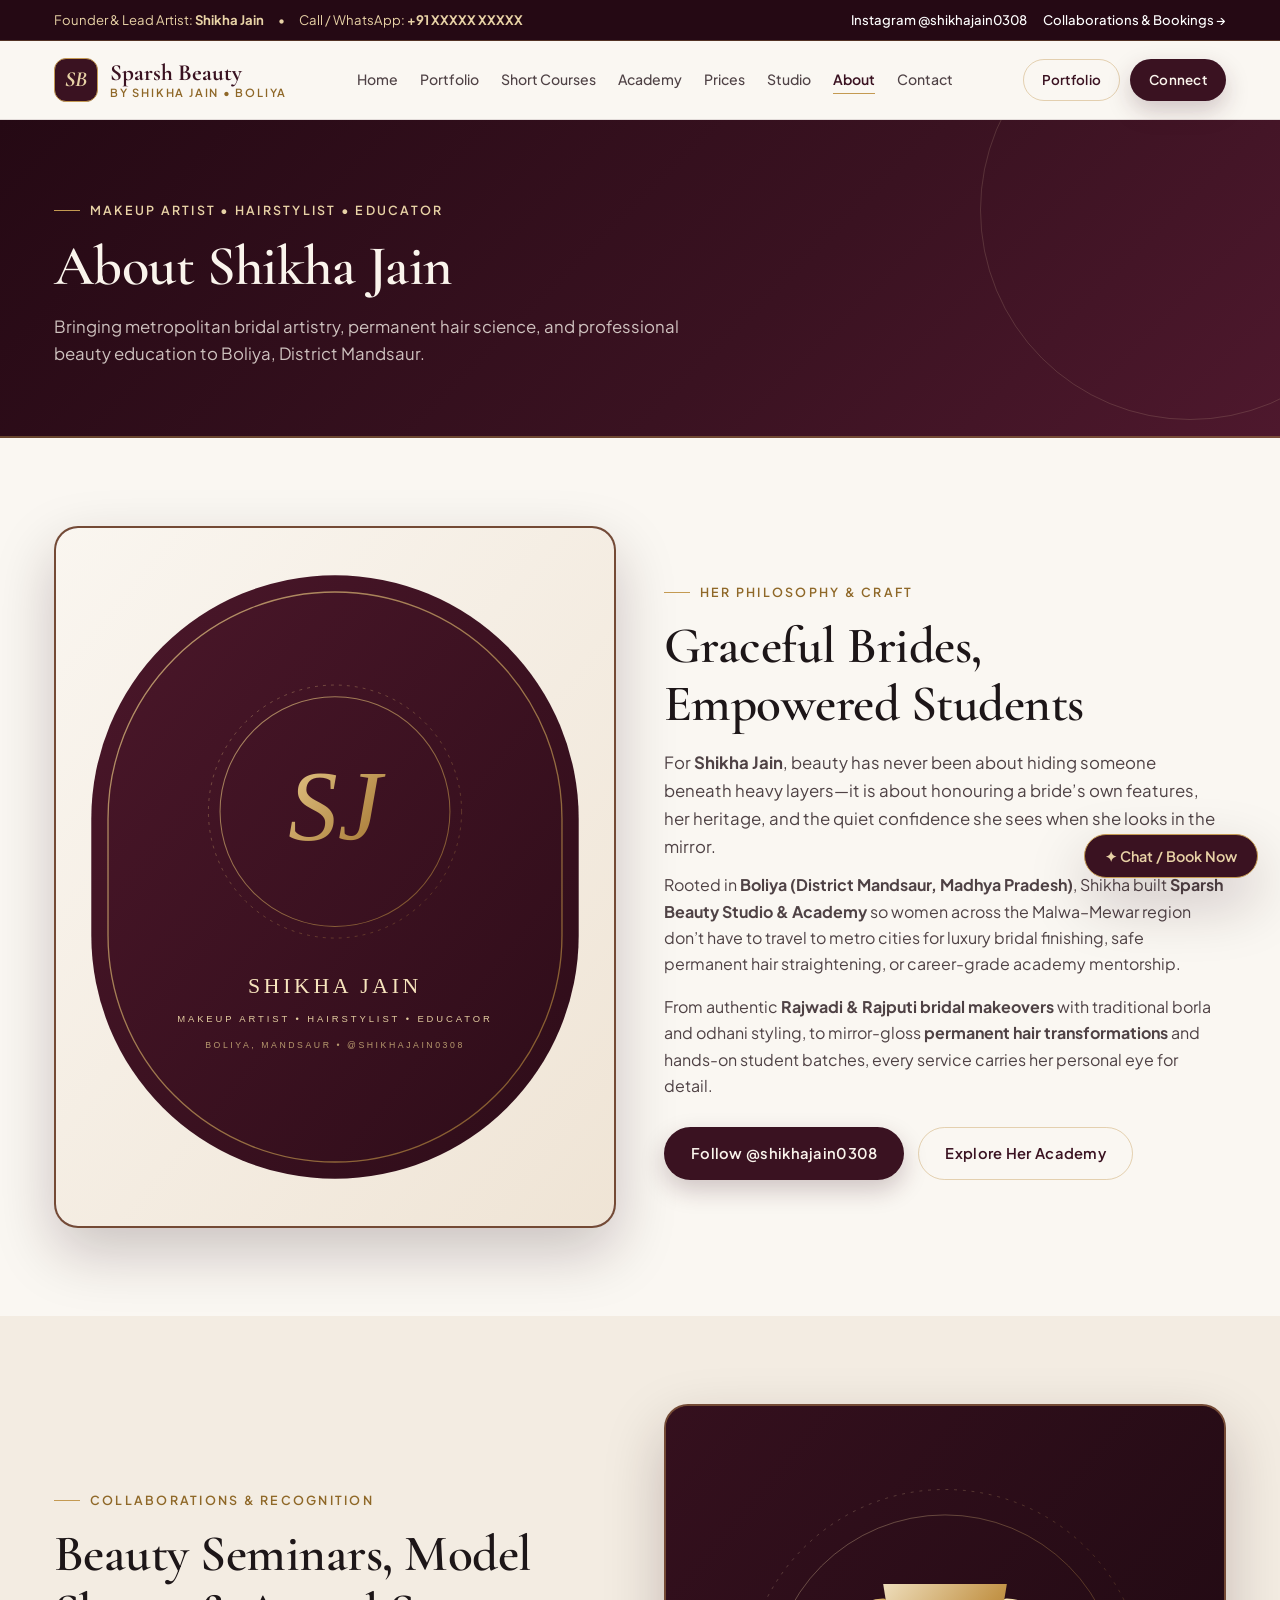
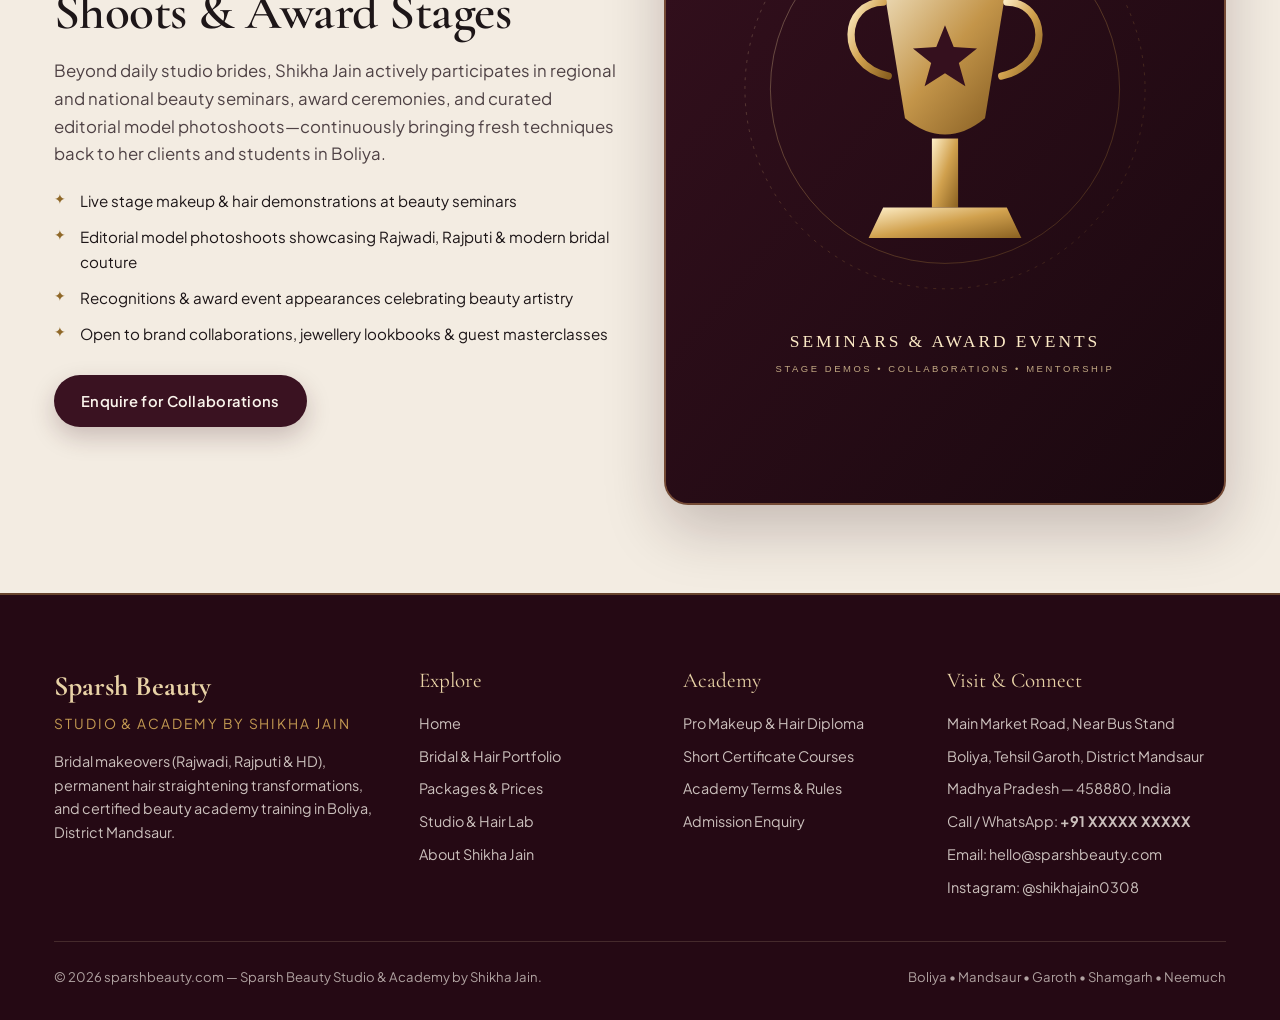
==== about.html @ c9ce283d "sparsh beauty" ====
<!DOCTYPE html>
<html lang="en">
<head>
  <meta charset="UTF-8" />
  <meta name="viewport" content="width=device-width, initial-scale=1.0" />
  <title>About Shikha Jain | Makeup Artist, Hairstylist &amp; Educator — Boliya, Mandsaur</title>
  <meta name="description" content="Meet Shikha Jain, founder of Sparsh Beauty Studio &amp; Academy in Boliya, District Mandsaur. Specialising in Rajwadi &amp; Rajputi bridal makeovers, permanent hair straightening, beauty seminars, and artist education." />
  <link rel="icon" type="image/svg+xml" href="assets/images/favicon.svg" />
  <link rel="preconnect" href="https://fonts.googleapis.com" />
  <link rel="preconnect" href="https://fonts.gstatic.com" crossorigin />
  <link href="https://fonts.googleapis.com/css2?family=Cormorant+Garamond:ital,wght@0,500;0,600;0,700;1,500;1,600&family=Plus+Jakarta+Sans:wght@400;500;600;700&display=swap" rel="stylesheet" />
  <link rel="stylesheet" href="assets/css/styles.css" />
</head>
<body>
  <a class="skip-link" href="#main-content">Skip to Content</a>

  <div class="announcement-bar">
    <div class="container announcement-inner">
      <div class="announcement-meta">
        <span>Founder &amp; Lead Artist: <strong>Shikha Jain</strong></span>
        <span>•</span>
        <span>Call / WhatsApp: <strong data-bind="phone">+91 XXXXX XXXXX</strong></span>
      </div>
      <div class="announcement-actions">
        <a href="https://www.instagram.com/shikhajain0308/" data-ig-link target="_blank" rel="noopener">Instagram <span data-bind="instagramHandle">@shikhajain0308</span></a>
        <a href="contact.html">Collaborations &amp; Bookings &rarr;</a>
      </div>
    </div>
  </div>

  <header class="site-header">
    <div class="container header-inner">
      <a href="index.html" class="brand-logo" aria-label="Sparsh Beauty Home">
        <span class="brand-mark">SB</span>
        <span class="brand-text">
          <span class="brand-title">Sparsh Beauty</span>
          <span class="brand-subtitle">By Shikha Jain • Boliya</span>
        </span>
      </a>
      <nav aria-label="Main navigation">
        <ul class="nav-links">
          <li><a href="index.html">Home</a></li>
          <li><a href="portfolio.html">Portfolio</a></li>
          <li><a href="academy-short-courses.html">Short Courses</a></li>
          <li><a href="academy.html">Academy</a></li>
          <li><a href="prices.html">Prices</a></li>
          <li><a href="studio.html">Studio</a></li>
          <li><a href="about.html">About</a></li>
          <li><a href="contact.html">Contact</a></li>
        </ul>
      </nav>
      <div class="header-cta">
        <a href="portfolio.html" class="btn btn-outline btn-sm">Portfolio</a>
        <a href="#" class="btn btn-primary btn-sm" data-wa-message="Hello Shikha Ma'am! I read your story on sparshbeauty.com and would love to connect.">Connect</a>
        <button class="mobile-menu-btn" type="button" aria-label="Open navigation menu" data-mobile-open>&#9776;</button>
      </div>
    </div>
  </header>

  <div class="mobile-drawer" id="mobileDrawer" aria-hidden="true">
    <div class="mobile-drawer-panel">
      <div>
        <div style="display:flex;align-items:center;justify-content:space-between;">
          <span class="brand-title">Sparsh Beauty</span>
          <button type="button" class="modal-close" style="position:static;" aria-label="Close menu" data-mobile-close>&times;</button>
        </div>
        <ul class="mobile-nav-list">
          <li><a href="index.html">Home</a></li>
          <li><a href="portfolio.html">Portfolio</a></li>
          <li><a href="academy-short-courses.html">Academy Short Courses</a></li>
          <li><a href="academy.html">Pro Academy</a></li>
          <li><a href="prices.html">Services &amp; Prices</a></li>
          <li><a href="studio.html">Studio &amp; Hair Lab</a></li>
          <li><a href="about.html">About Shikha Jain</a></li>
          <li><a href="contact.html">Contact &amp; Booking</a></li>
        </ul>
      </div>
      <a href="#" class="btn btn-primary" style="width:100%;" data-wa-message="Hello Shikha Ma'am! I want to book a bridal consultation.">WhatsApp Studio</a>
    </div>
  </div>

  <main id="main-content">
    <section class="page-banner">
      <div class="container">
        <span class="eyebrow eyebrow-light">Makeup Artist • Hairstylist • Educator</span>
        <h1>About Shikha Jain</h1>
        <p>Bringing metropolitan bridal artistry, permanent hair science, and professional beauty education to Boliya, District Mandsaur.</p>
      </div>
    </section>

    <section class="section">
      <div class="container split-feature">
        <div class="reveal">
          <div class="hero-frame" style="border-radius:24px;">
            <img src="assets/images/artist-shikha.svg" alt="Shikha Jain Makeup Artist and Educator" />
          </div>
        </div>
        <div class="reveal">
          <span class="eyebrow">Her Philosophy &amp; Craft</span>
          <h2 class="section-title">Graceful Brides, Empowered Students</h2>
          <p class="section-lead">
            For <strong>Shikha Jain</strong>, beauty has never been about hiding someone beneath heavy layers—it is about honouring a bride’s own features, her heritage, and the quiet confidence she sees when she looks in the mirror.
          </p>
          <p class="mt-12" style="color:var(--ink-soft);">
            Rooted in <strong>Boliya (District Mandsaur, Madhya Pradesh)</strong>, Shikha built <strong>Sparsh Beauty Studio &amp; Academy</strong> so women across the Malwa–Mewar region don’t have to travel to metro cities for luxury bridal finishing, safe permanent hair straightening, or career-grade academy mentorship.
          </p>
          <p class="mt-12" style="color:var(--ink-soft);">
            From authentic <strong>Rajwadi &amp; Rajputi bridal makeovers</strong> with traditional borla and odhani styling, to mirror-gloss <strong>permanent hair transformations</strong> and hands-on student batches, every service carries her personal eye for detail.
          </p>
          <div class="hero-actions mt-28 mb-0">
            <a href="https://www.instagram.com/shikhajain0308/" data-ig-link target="_blank" rel="noopener" class="btn btn-primary">Follow @shikhajain0308</a>
            <a href="academy.html" class="btn btn-outline">Explore Her Academy</a>
          </div>
        </div>
      </div>
    </section>

    <!-- Collaborations, Seminars & Events -->
    <section id="events" class="section section-cream">
      <div class="container split-feature">
        <div class="reveal">
          <span class="eyebrow">Collaborations &amp; Recognition</span>
          <h2 class="section-title">Beauty Seminars, Model Shoots &amp; Award Stages</h2>
          <p class="section-lead">
            Beyond daily studio brides, Shikha Jain actively participates in regional and national beauty seminars, award ceremonies, and curated editorial model photoshoots—continuously bringing fresh techniques back to her clients and students in Boliya.
          </p>
          <ul class="check-list mt-20">
            <li>Live stage makeup &amp; hair demonstrations at beauty seminars</li>
            <li>Editorial model photoshoots showcasing Rajwadi, Rajputi &amp; modern bridal couture</li>
            <li>Recognitions &amp; award event appearances celebrating beauty artistry</li>
            <li>Open to brand collaborations, jewellery lookbooks &amp; guest masterclasses</li>
          </ul>
          <div class="hero-actions mt-28 mb-0">
            <a href="#" class="btn btn-primary" data-wa-message="Hello Shikha Ma'am! I would like to discuss a beauty seminar, model shoot, or brand collaboration.">Enquire for Collaborations</a>
          </div>
        </div>
        <div class="reveal">
          <div class="hero-frame" style="border-radius:24px;">
            <img src="assets/images/award-seminar.svg" alt="Shikha Jain Beauty Seminars and Award Events" />
          </div>
        </div>
      </div>
    </section>
  </main>

  <footer class="site-footer">
    <div class="container">
      <div class="footer-grid">
        <div>
          <div class="brand-title" style="color:var(--gold-light);font-size:1.75rem;">Sparsh Beauty</div>
          <p style="font-size:0.86rem;color:var(--gold);letter-spacing:0.14em;text-transform:uppercase;margin:4px 0 14px;">Studio &amp; Academy by Shikha Jain</p>
          <p style="font-size:0.9rem;color:var(--ink-on-dark-muted);margin:0;">Bridal makeovers (Rajwadi, Rajputi &amp; HD), permanent hair straightening transformations, and certified beauty academy training in Boliya, District Mandsaur.</p>
        </div>
        <div>
          <div class="footer-heading">Explore</div>
          <ul class="footer-links">
            <li><a href="index.html">Home</a></li>
            <li><a href="portfolio.html">Bridal &amp; Hair Portfolio</a></li>
            <li><a href="prices.html">Packages &amp; Prices</a></li>
            <li><a href="studio.html">Studio &amp; Hair Lab</a></li>
            <li><a href="about.html">About Shikha Jain</a></li>
          </ul>
        </div>
        <div>
          <div class="footer-heading">Academy</div>
          <ul class="footer-links">
            <li><a href="academy.html">Pro Makeup &amp; Hair Diploma</a></li>
            <li><a href="academy-short-courses.html">Short Certificate Courses</a></li>
            <li><a href="academy.html#terms">Academy Terms &amp; Rules</a></li>
            <li><a href="contact.html">Admission Enquiry</a></li>
          </ul>
        </div>
        <div>
          <div class="footer-heading">Visit &amp; Connect</div>
          <ul class="footer-links">
            <li data-bind="addressLine1">Main Market Road, Near Bus Stand</li>
            <li data-bind="addressLine2">Boliya, Tehsil Garoth, District Mandsaur</li>
            <li data-bind="statePin">Madhya Pradesh — 458880, India</li>
            <li>Call / WhatsApp: <strong data-bind="phone">+91 XXXXX XXXXX</strong></li>
            <li>Email: <a href="mailto:hello@sparshbeauty.com" data-email-link data-bind="email">hello@sparshbeauty.com</a></li>
            <li>Instagram: <a href="https://www.instagram.com/shikhajain0308/" data-ig-link target="_blank" rel="noopener" data-bind="instagramHandle">@shikhajain0308</a></li>
          </ul>
        </div>
      </div>
      <div class="footer-bottom">
        <span>&copy; 2026 <span data-bind="domain">sparshbeauty.com</span> — Sparsh Beauty Studio &amp; Academy by Shikha Jain.</span>
        <span>Boliya • Mandsaur • Garoth • Shamgarh • Neemuch</span>
      </div>
    </div>
  </footer>

  <div class="wa-concierge">
    <div class="wa-popover" role="region" aria-label="Quick Chat Options" data-wa-popover>
      <strong style="font-family:var(--font-display);font-size:1.25rem;color:var(--bg-plum);">Connect with Shikha Jain</strong>
      <div class="wa-quick-links">
        <a href="#" data-wa-message="Hello Shikha Ma'am! I want to enquire about bridal makeup.">Bridal Consultation</a>
        <a href="#" data-wa-message="Hello Shikha Ma'am! I want to invite you for a seminar / model shoot collaboration.">Events &amp; Collaborations</a>
      </div>
    </div>
    <button type="button" class="wa-fab" data-wa-toggle aria-label="Chat with Sparsh Beauty">&#10022; Chat / Book Now</button>
  </div>

  <script src="assets/js/site-config.js"></script>
  <script src="assets/js/main.js"></script>
</body>
</html>
---- assets/css/styles.css ----
/* ==========================================================================
   Sparsh Beauty Studio & Academy (sparshbeauty.com)
   Luxury Bridal Editorial Design System
   ========================================================================== */

:root {
  --bg-ivory: #FAF7F2;
  --bg-cream: #F3ECE2;
  --bg-surface: #FFFFFF;
  --bg-plum: #3A1221;
  --bg-plum-dark: #250914;
  --bg-plum-rich: #561C32;

  --gold: #C49A52;
  --gold-light: #E8D2A6;
  --gold-dark: #8F6828;

  --ink: #1D1618;
  --ink-soft: #4F4245;
  --ink-muted: #746669;
  --ink-on-dark: #FAF4EC;
  --ink-on-dark-muted: rgba(250, 244, 236, 0.78);

  --border: rgba(58, 18, 33, 0.12);
  --border-gold: rgba(196, 154, 82, 0.42);

  --font-display: 'Cormorant Garamond', Georgia, 'Times New Roman', serif;
  --font-sans: 'Plus Jakarta Sans', -apple-system, BlinkMacSystemFont, 'Segoe UI', Roboto, sans-serif;

  --radius-sm: 8px;
  --radius-md: 16px;
  --radius-lg: 24px;
  --radius-pill: 999px;

  --shadow-soft: 0 10px 30px rgba(37, 9, 20, 0.06);
  --shadow-card: 0 18px 44px rgba(37, 9, 20, 0.09);
  --shadow-plum: 0 24px 60px rgba(37, 9, 20, 0.22);

  --transition: 0.28s cubic-bezier(0.22, 1, 0.36, 1);
  --max-width: 1220px;
}

*, *::before, *::after {
  box-sizing: border-box;
}

html {
  scroll-behavior: smooth;
  font-size: 16px;
}

body {
  margin: 0;
  font-family: var(--font-sans);
  color: var(--ink);
  background: var(--bg-ivory);
  line-height: 1.65;
  -webkit-font-smoothing: antialiased;
  overflow-x: hidden;
}

img {
  display: block;
  max-width: 100%;
  height: auto;
}

a {
  color: inherit;
  text-decoration: none;
}

button, input, select, textarea {
  font-family: inherit;
}

.skip-link {
  position: absolute;
  left: -9999px;
  top: 0;
  background: var(--bg-plum);
  color: #fff;
  padding: 10px 18px;
  z-index: 2000;
  font-weight: 600;
}

.skip-link:focus {
  left: 16px;
  top: 16px;
  border-radius: var(--radius-sm);
}

.container {
  width: 100%;
  max-width: var(--max-width);
  margin: 0 auto;
  padding: 0 24px;
}

/* Typography */
h1, h2, h3, h4, .font-display {
  font-family: var(--font-display);
  font-weight: 600;
  line-height: 1.14;
  letter-spacing: -0.01em;
  margin: 0;
}

.eyebrow {
  display: inline-flex;
  align-items: center;
  gap: 10px;
  font-size: 0.78rem;
  font-weight: 600;
  letter-spacing: 0.18em;
  text-transform: uppercase;
  color: var(--gold-dark);
  margin-bottom: 14px;
}

.eyebrow::before {
  content: "";
  width: 26px;
  height: 1px;
  background: var(--gold);
}

.eyebrow-light {
  color: var(--gold-light);
}

.section {
  padding: 88px 0;
}

.section-cream {
  background: var(--bg-cream);
}

.section-plum {
  background: var(--bg-plum);
  color: var(--ink-on-dark);
}

.section-header {
  max-width: 720px;
  margin-bottom: 48px;
}

.section-header.centered {
  margin-left: auto;
  margin-right: auto;
  text-align: center;
}

.section-header.centered .eyebrow {
  justify-content: center;
}

.section-header.centered .eyebrow::before {
  display: none;
}

.section-title {
  font-size: clamp(2.1rem, 4vw, 3.2rem);
  margin-bottom: 16px;
}

.section-lead {
  font-size: 1.05rem;
  color: var(--ink-soft);
  margin: 0;
}

.section-plum .section-lead {
  color: var(--ink-on-dark-muted);
}

/* Buttons */
.btn {
  display: inline-flex;
  align-items: center;
  justify-content: center;
  gap: 10px;
  padding: 13px 26px;
  border-radius: var(--radius-pill);
  font-size: 0.92rem;
  font-weight: 600;
  letter-spacing: 0.02em;
  border: 1.5px solid transparent;
  cursor: pointer;
  transition: transform var(--transition), background var(--transition), border-color var(--transition), box-shadow var(--transition), color var(--transition);
}

.btn:hover {
  transform: translateY(-2px);
}

.btn-primary {
  background: var(--bg-plum);
  color: var(--ink-on-dark);
  box-shadow: 0 10px 24px rgba(58, 18, 33, 0.22);
}

.btn-primary:hover {
  background: var(--bg-plum-rich);
}

.btn-gold {
  background: linear-gradient(135deg, #D5AC62 0%, #B8873B 100%);
  color: #210B13;
  box-shadow: 0 10px 26px rgba(196, 154, 82, 0.3);
}

.btn-gold:hover {
  background: linear-gradient(135deg, #E2BE79 0%, #C69648 100%);
}

.btn-outline {
  background: transparent;
  color: var(--bg-plum);
  border-color: var(--border-gold);
}

.btn-outline:hover {
  background: rgba(196, 154, 82, 0.12);
  border-color: var(--gold);
}

.btn-outline-light {
  background: transparent;
  color: var(--ink-on-dark);
  border-color: rgba(232, 210, 166, 0.55);
}

.btn-outline-light:hover {
  background: rgba(255, 255, 255, 0.09);
  border-color: var(--gold-light);
}

.btn-sm {
  padding: 9px 18px;
  font-size: 0.84rem;
}

/* Announcement Bar */
.announcement-bar {
  background: var(--bg-plum-dark);
  color: var(--ink-on-dark);
  font-size: 0.82rem;
  padding: 9px 0;
  border-bottom: 1px solid rgba(196, 154, 82, 0.28);
}

.announcement-inner {
  display: flex;
  flex-wrap: wrap;
  align-items: center;
  justify-content: space-between;
  gap: 8px 20px;
}

.announcement-meta {
  display: flex;
  flex-wrap: wrap;
  align-items: center;
  gap: 14px;
  color: var(--gold-light);
}

.announcement-actions {
  display: flex;
  align-items: center;
  gap: 16px;
}

.announcement-actions a {
  color: #fff;
  font-weight: 500;
  transition: color var(--transition);
}

.announcement-actions a:hover {
  color: var(--gold-light);
}

/* Header & Navigation */
.site-header {
  position: sticky;
  top: 0;
  z-index: 900;
  background: rgba(250, 247, 242, 0.92);
  backdrop-filter: blur(14px);
  -webkit-backdrop-filter: blur(14px);
  border-bottom: 1px solid var(--border);
}

.header-inner {
  display: flex;
  align-items: center;
  justify-content: space-between;
  gap: 20px;
  min-height: 78px;
}

.brand-logo {
  display: flex;
  align-items: center;
  gap: 12px;
  flex-shrink: 0;
}

.brand-mark {
  width: 44px;
  height: 44px;
  border-radius: 12px;
  background: var(--bg-plum);
  border: 1.5px solid var(--gold);
  color: var(--gold-light);
  font-family: var(--font-display);
  font-style: italic;
  font-size: 1.35rem;
  font-weight: 700;
  display: grid;
  place-items: center;
}

.brand-text {
  display: flex;
  flex-direction: column;
  line-height: 1.1;
}

.brand-title {
  font-family: var(--font-display);
  font-size: 1.45rem;
  font-weight: 700;
  color: var(--bg-plum);
}

.brand-subtitle {
  font-size: 0.7rem;
  letter-spacing: 0.16em;
  text-transform: uppercase;
  color: var(--gold-dark);
  font-weight: 600;
}

.nav-links {
  display: flex;
  align-items: center;
  gap: 22px;
  list-style: none;
  margin: 0;
  padding: 0;
}

.nav-links a {
  font-size: 0.88rem;
  font-weight: 500;
  color: var(--ink-soft);
  position: relative;
  padding: 6px 0;
  transition: color var(--transition);
  white-space: nowrap;
}

.nav-links a::after {
  content: "";
  position: absolute;
  left: 0;
  bottom: 0;
  width: 0;
  height: 1.5px;
  background: var(--gold);
  transition: width var(--transition);
}

.nav-links a:hover,
.nav-links a.active {
  color: var(--bg-plum);
  font-weight: 600;
}

.nav-links a:hover::after,
.nav-links a.active::after {
  width: 100%;
}

.header-cta {
  display: flex;
  align-items: center;
  gap: 10px;
}

.mobile-menu-btn {
  display: none;
  background: transparent;
  border: 1.5px solid var(--border-gold);
  border-radius: 10px;
  width: 42px;
  height: 42px;
  align-items: center;
  justify-content: center;
  color: var(--bg-plum);
  cursor: pointer;
}

/* Mobile Drawer */
.mobile-drawer {
  position: fixed;
  inset: 0;
  background: rgba(29, 12, 18, 0.56);
  z-index: 1200;
  opacity: 0;
  pointer-events: none;
  transition: opacity var(--transition);
}

.mobile-drawer.open {
  opacity: 1;
  pointer-events: auto;
}

.mobile-drawer-panel {
  position: absolute;
  top: 0;
  right: 0;
  width: min(340px, 86vw);
  height: 100%;
  background: var(--bg-ivory);
  padding: 28px 24px;
  display: flex;
  flex-direction: column;
  justify-content: space-between;
  transform: translateX(100%);
  transition: transform var(--transition);
  box-shadow: -12px 0 40px rgba(0, 0, 0, 0.18);
}

.mobile-drawer.open .mobile-drawer-panel {
  transform: translateX(0);
}

.mobile-nav-list {
  list-style: none;
  margin: 24px 0 0;
  padding: 0;
  display: flex;
  flex-direction: column;
  gap: 6px;
}

.mobile-nav-list a {
  display: block;
  padding: 11px 14px;
  border-radius: var(--radius-sm);
  font-weight: 500;
  color: var(--ink);
}

.mobile-nav-list a.active,
.mobile-nav-list a:hover {
  background: var(--bg-cream);
  color: var(--bg-plum);
  font-weight: 600;
}

/* Hero Section */
.hero {
  position: relative;
  padding: 58px 0 76px;
  background: radial-gradient(circle at 82% 20%, rgba(196, 154, 82, 0.16), transparent 48%),
              linear-gradient(180deg, var(--bg-ivory) 0%, var(--bg-cream) 100%);
  overflow: hidden;
}

.hero-grid {
  display: grid;
  grid-template-columns: 1.08fr 0.92fr;
  gap: 48px;
  align-items: center;
}

.hero-title {
  font-size: clamp(2.65rem, 5.2vw, 4.35rem);
  color: var(--bg-plum);
  margin-bottom: 20px;
}

.hero-title em {
  font-style: italic;
  color: var(--gold-dark);
}

.hero-desc {
  font-size: 1.08rem;
  color: var(--ink-soft);
  max-width: 560px;
  margin: 0 0 28px;
}

.hero-actions {
  display: flex;
  flex-wrap: wrap;
  gap: 14px;
  margin-bottom: 34px;
}

.hero-highlights {
  display: grid;
  grid-template-columns: repeat(3, minmax(0, 1fr));
  gap: 18px;
  padding-top: 24px;
  border-top: 1px solid var(--border);
}

.hero-stat-value {
  font-family: var(--font-display);
  font-size: 1.75rem;
  font-weight: 700;
  color: var(--bg-plum);
  line-height: 1.1;
}

.hero-stat-label {
  font-size: 0.82rem;
  color: var(--ink-muted);
  margin-top: 4px;
}

.hero-visual {
  position: relative;
}

.hero-frame {
  position: relative;
  border-radius: 260px 260px 24px 24px;
  overflow: hidden;
  border: 2px solid var(--border-gold);
  box-shadow: var(--shadow-plum);
  background: var(--bg-plum);
}

.hero-frame img {
  width: 100%;
  aspect-ratio: 4 / 5;
  object-fit: cover;
}

.hero-float-badge {
  position: absolute;
  bottom: 24px;
  left: -24px;
  background: rgba(250, 247, 242, 0.96);
  backdrop-filter: blur(10px);
  border: 1px solid var(--border-gold);
  border-radius: var(--radius-md);
  padding: 14px 18px;
  box-shadow: var(--shadow-card);
  max-width: 260px;
}

.hero-float-badge strong {
  display: block;
  font-family: var(--font-display);
  font-size: 1.15rem;
  color: var(--bg-plum);
}

.hero-float-badge span {
  font-size: 0.8rem;
  color: var(--ink-soft);
}

/* Page Banner (Inner Pages) */
.page-banner {
  background: linear-gradient(135deg, var(--bg-plum-dark) 0%, var(--bg-plum) 60%, #4E182D 100%);
  color: var(--ink-on-dark);
  padding: 72px 0 68px;
  position: relative;
  overflow: hidden;
  border-bottom: 2px solid var(--border-gold);
}

.page-banner::after {
  content: "";
  position: absolute;
  right: -120px;
  top: -120px;
  width: 420px;
  height: 420px;
  border-radius: 50%;
  border: 1px solid rgba(232, 210, 166, 0.16);
  pointer-events: none;
}

.page-banner h1 {
  font-size: clamp(2.3rem, 4.4vw, 3.6rem);
  margin-bottom: 14px;
}

.page-banner p {
  max-width: 680px;
  color: var(--ink-on-dark-muted);
  font-size: 1.05rem;
  margin: 0;
}

/* Trust Strip */
.trust-strip {
  background: var(--bg-plum);
  color: var(--gold-light);
  padding: 18px 0;
  border-top: 1px solid var(--border-gold);
  border-bottom: 1px solid var(--border-gold);
}

.trust-items {
  display: flex;
  flex-wrap: wrap;
  align-items: center;
  justify-content: space-between;
  gap: 14px 28px;
  font-size: 0.88rem;
  letter-spacing: 0.06em;
  text-transform: uppercase;
}

.trust-item {
  display: inline-flex;
  align-items: center;
  gap: 10px;
}

.trust-dot {
  width: 6px;
  height: 6px;
  border-radius: 50%;
  background: var(--gold);
}

/* Grids & Cards */
.grid-2 {
  display: grid;
  grid-template-columns: repeat(2, minmax(0, 1fr));
  gap: 28px;
}

.grid-3 {
  display: grid;
  grid-template-columns: repeat(3, minmax(0, 1fr));
  gap: 26px;
}

.grid-4 {
  display: grid;
  grid-template-columns: repeat(4, minmax(0, 1fr));
  gap: 22px;
}

.split-feature {
  display: grid;
  grid-template-columns: 1fr 1fr;
  gap: 48px;
  align-items: center;
}

.card {
  background: var(--bg-surface);
  border: 1px solid var(--border);
  border-radius: var(--radius-lg);
  overflow: hidden;
  box-shadow: var(--shadow-soft);
  transition: transform var(--transition), box-shadow var(--transition), border-color var(--transition);
}

.card:hover {
  transform: translateY(-4px);
  box-shadow: var(--shadow-card);
  border-color: var(--border-gold);
}

.card-media {
  position: relative;
  overflow: hidden;
  background: var(--bg-plum);
}

.card-media img {
  width: 100%;
  aspect-ratio: 4 / 4.4;
  object-fit: cover;
  transition: transform 0.55s ease;
}

.card:hover .card-media img {
  transform: scale(1.04);
}

.card-tag {
  position: absolute;
  top: 14px;
  left: 14px;
  background: rgba(37, 9, 20, 0.86);
  color: var(--gold-light);
  border: 1px solid rgba(232, 210, 166, 0.35);
  padding: 5px 12px;
  border-radius: var(--radius-pill);
  font-size: 0.72rem;
  letter-spacing: 0.08em;
  text-transform: uppercase;
  font-weight: 600;
}

.card-body {
  padding: 24px;
}

.card-title {
  font-size: 1.55rem;
  color: var(--bg-plum);
  margin-bottom: 10px;
}

.card-text {
  color: var(--ink-soft);
  font-size: 0.94rem;
  margin: 0 0 18px;
}

.card-link {
  display: inline-flex;
  align-items: center;
  gap: 8px;
  font-size: 0.88rem;
  font-weight: 600;
  color: var(--bg-plum);
}

.card-link:hover {
  color: var(--gold-dark);
}

/* Feature List & Badges */
.check-list {
  list-style: none;
  margin: 0;
  padding: 0;
  display: grid;
  gap: 11px;
}

.check-list li {
  position: relative;
  padding-left: 26px;
  font-size: 0.95rem;
}

.check-list li::before {
  content: "✦";
  position: absolute;
  left: 0;
  top: 0;
  color: var(--gold-dark);
  font-size: 0.85rem;
}

.section-plum .check-list li::before {
  color: var(--gold-light);
}

.pill-list {
  display: flex;
  flex-wrap: wrap;
  gap: 10px;
}

.pill-badge {
  background: rgba(196, 154, 82, 0.14);
  border: 1px solid var(--border-gold);
  color: var(--bg-plum);
  padding: 7px 14px;
  border-radius: var(--radius-pill);
  font-size: 0.82rem;
  font-weight: 600;
}

.section-plum .pill-badge {
  background: rgba(255, 255, 255, 0.08);
  color: var(--gold-light);
}

/* Filter Pills & Tabs */
.filter-bar {
  display: flex;
  flex-wrap: wrap;
  gap: 10px;
  margin-bottom: 34px;
}

.filter-btn {
  padding: 9px 18px;
  border-radius: var(--radius-pill);
  border: 1px solid var(--border);
  background: var(--bg-surface);
  color: var(--ink-soft);
  font-size: 0.86rem;
  font-weight: 600;
  cursor: pointer;
  transition: all var(--transition);
}

.filter-btn:hover {
  border-color: var(--gold);
  color: var(--bg-plum);
}

.filter-btn.active {
  background: var(--bg-plum);
  color: var(--ink-on-dark);
  border-color: var(--bg-plum);
}

/* Pricing / Package Cards */
.package-card {
  background: var(--bg-surface);
  border: 1px solid var(--border);
  border-radius: var(--radius-lg);
  padding: 32px 28px;
  display: flex;
  flex-direction: column;
  justify-content: space-between;
  box-shadow: var(--shadow-soft);
  position: relative;
}

.package-card.featured {
  background: linear-gradient(180deg, #3A1221 0%, #270A15 100%);
  color: var(--ink-on-dark);
  border: 1.5px solid var(--gold);
  box-shadow: var(--shadow-plum);
}

.package-badge {
  display: inline-block;
  padding: 5px 12px;
  border-radius: var(--radius-pill);
  font-size: 0.74rem;
  font-weight: 700;
  letter-spacing: 0.1em;
  text-transform: uppercase;
  background: rgba(196, 154, 82, 0.16);
  color: var(--gold-dark);
  margin-bottom: 14px;
}

.package-card.featured .package-badge {
  background: rgba(232, 210, 166, 0.18);
  color: var(--gold-light);
}

.package-price {
  font-family: var(--font-display);
  font-size: 2rem;
  font-weight: 700;
  margin: 10px 0 8px;
}

.package-note {
  font-size: 0.86rem;
  color: var(--ink-muted);
  margin-bottom: 22px;
}

.package-card.featured .package-note {
  color: var(--ink-on-dark-muted);
}

.package-card.featured .check-list li::before {
  color: var(--gold-light);
}

/* Accordion (Syllabus & FAQ) */
.accordion {
  display: grid;
  gap: 14px;
}

.accordion-item {
  background: var(--bg-surface);
  border: 1px solid var(--border);
  border-radius: var(--radius-md);
  overflow: hidden;
}

.accordion-trigger {
  width: 100%;
  background: transparent;
  border: 0;
  padding: 20px 24px;
  display: flex;
  align-items: center;
  justify-content: space-between;
  gap: 16px;
  text-align: left;
  cursor: pointer;
  font-family: var(--font-display);
  font-size: 1.32rem;
  font-weight: 600;
  color: var(--bg-plum);
}

.accordion-icon {
  font-size: 1.3rem;
  color: var(--gold-dark);
  transition: transform var(--transition);
}

.accordion-item.open .accordion-icon {
  transform: rotate(45deg);
}

.accordion-content {
  display: none;
  padding: 0 24px 22px;
  color: var(--ink-soft);
  font-size: 0.95rem;
}

.accordion-item.open .accordion-content {
  display: block;
}

/* Testimonials */
.quote-card {
  background: var(--bg-surface);
  border: 1px solid var(--border);
  border-radius: var(--radius-lg);
  padding: 28px;
  box-shadow: var(--shadow-soft);
}

.quote-stars {
  color: var(--gold);
  letter-spacing: 3px;
  margin-bottom: 12px;
  font-size: 0.95rem;
}

.quote-body {
  font-family: var(--font-display);
  font-size: 1.24rem;
  line-height: 1.48;
  color: var(--ink);
  margin: 0 0 18px;
}

.quote-author {
  font-size: 0.85rem;
  color: var(--ink-muted);
  font-weight: 600;
}

/* Forms */
.form-card {
  background: var(--bg-surface);
  border: 1px solid var(--border);
  border-radius: var(--radius-lg);
  padding: 36px;
  box-shadow: var(--shadow-card);
}

.form-grid {
  display: grid;
  grid-template-columns: repeat(2, minmax(0, 1fr));
  gap: 18px;
}

.form-group {
  display: flex;
  flex-direction: column;
  gap: 6px;
}

.form-group.full {
  grid-column: 1 / -1;
}

.form-group label {
  font-size: 0.84rem;
  font-weight: 600;
  color: var(--bg-plum);
}

.form-control {
  padding: 12px 15px;
  border-radius: var(--radius-sm);
  border: 1px solid rgba(58, 18, 33, 0.2);
  background: var(--bg-ivory);
  font-size: 0.94rem;
  color: var(--ink);
  transition: border-color var(--transition), background var(--transition);
}

.form-control:focus {
  outline: none;
  border-color: var(--gold);
  background: #fff;
}

.form-status {
  margin-top: 16px;
  padding: 14px 18px;
  border-radius: var(--radius-sm);
  background: #F0EAE0;
  border: 1px solid var(--border-gold);
  display: none;
  font-size: 0.92rem;
}

.form-status.visible {
  display: block;
}

/* Modal / Lightbox */
.modal-backdrop {
  position: fixed;
  inset: 0;
  background: rgba(20, 6, 11, 0.78);
  backdrop-filter: blur(6px);
  z-index: 1500;
  display: none;
  align-items: center;
  justify-content: center;
  padding: 20px;
}

.modal-backdrop.open {
  display: flex;
}

.modal-box {
  background: var(--bg-ivory);
  border: 1px solid var(--border-gold);
  border-radius: var(--radius-lg);
  max-width: 880px;
  width: 100%;
  max-height: 90vh;
  overflow-y: auto;
  box-shadow: var(--shadow-plum);
  position: relative;
  padding: 32px;
}

.modal-close {
  position: absolute;
  top: 16px;
  right: 16px;
  width: 38px;
  height: 38px;
  border-radius: 50%;
  border: 1px solid var(--border);
  background: #fff;
  color: var(--bg-plum);
  font-size: 1.25rem;
  cursor: pointer;
}

/* Floating WhatsApp Concierge */
.wa-concierge {
  position: fixed;
  right: 22px;
  bottom: 22px;
  z-index: 1100;
}

.wa-fab {
  display: inline-flex;
  align-items: center;
  gap: 10px;
  background: var(--bg-plum);
  color: var(--gold-light);
  border: 1.5px solid var(--gold);
  padding: 12px 20px;
  border-radius: var(--radius-pill);
  font-weight: 600;
  font-size: 0.9rem;
  box-shadow: var(--shadow-plum);
  cursor: pointer;
}

.wa-popover {
  position: absolute;
  right: 0;
  bottom: 62px;
  width: min(330px, 88vw);
  background: var(--bg-surface);
  border: 1px solid var(--border-gold);
  border-radius: var(--radius-lg);
  padding: 20px;
  box-shadow: var(--shadow-plum);
  display: none;
}

.wa-popover.open {
  display: block;
}

.wa-quick-links {
  display: grid;
  gap: 8px;
  margin-top: 12px;
}

.wa-quick-links a,
.wa-quick-links button {
  text-align: left;
  padding: 10px 14px;
  border-radius: var(--radius-sm);
  border: 1px solid var(--border);
  background: var(--bg-ivory);
  font-size: 0.86rem;
  font-weight: 500;
  color: var(--bg-plum);
  cursor: pointer;
}

.wa-quick-links a:hover,
.wa-quick-links button:hover {
  border-color: var(--gold);
  background: var(--bg-cream);
}

/* Footer */
.site-footer {
  background: var(--bg-plum-dark);
  color: var(--ink-on-dark);
  padding: 68px 0 32px;
  border-top: 2px solid var(--border-gold);
}

.footer-grid {
  display: grid;
  grid-template-columns: 1.3fr 0.9fr 0.9fr 1.1fr;
  gap: 36px;
  padding-bottom: 42px;
  border-bottom: 1px solid rgba(232, 210, 166, 0.16);
}

.footer-heading {
  font-family: var(--font-display);
  font-size: 1.32rem;
  color: var(--gold-light);
  margin-bottom: 14px;
}

.footer-links {
  list-style: none;
  padding: 0;
  margin: 0;
  display: grid;
  gap: 9px;
  font-size: 0.9rem;
  color: var(--ink-on-dark-muted);
}

.footer-links a:hover {
  color: var(--gold-light);
}

.footer-bottom {
  padding-top: 24px;
  display: flex;
  flex-wrap: wrap;
  justify-content: space-between;
  gap: 12px;
  font-size: 0.82rem;
  color: rgba(250, 244, 236, 0.65);
}

/* Utilities */
.muted {
  color: var(--ink-muted);
}

.mt-12 { margin-top: 12px; }
.mt-20 { margin-top: 20px; }
.mt-28 { margin-top: 28px; }
.mb-0 { margin-bottom: 0; }

/* Reveal animations */
.reveal {
  opacity: 0;
  transform: translateY(18px);
  transition: opacity 0.6s ease, transform 0.6s ease;
}

.reveal.in-view {
  opacity: 1;
  transform: translateY(0);
}

@media (prefers-reduced-motion: reduce) {
  .reveal { opacity: 1; transform: none; transition: none; }
  html { scroll-behavior: auto; }
}

/* Responsive Breakpoints */
@media (max-width: 1080px) {
  .nav-links {
    display: none;
  }
  .mobile-menu-btn {
    display: inline-flex;
  }
  .hero-grid,
  .split-feature,
  .footer-grid {
    grid-template-columns: 1fr;
  }
  .grid-4 {
    grid-template-columns: repeat(2, minmax(0, 1fr));
  }
  .hero-float-badge {
    left: 16px;
  }
}

@media (max-width: 768px) {
  .section {
    padding: 64px 0;
  }
  .grid-2,
  .grid-3,
  .grid-4,
  .form-grid,
  .hero-highlights {
    grid-template-columns: 1fr;
  }
  .header-cta .btn-outline {
    display: none;
  }
  .form-card,
  .modal-box {
    padding: 22px;
  }
}
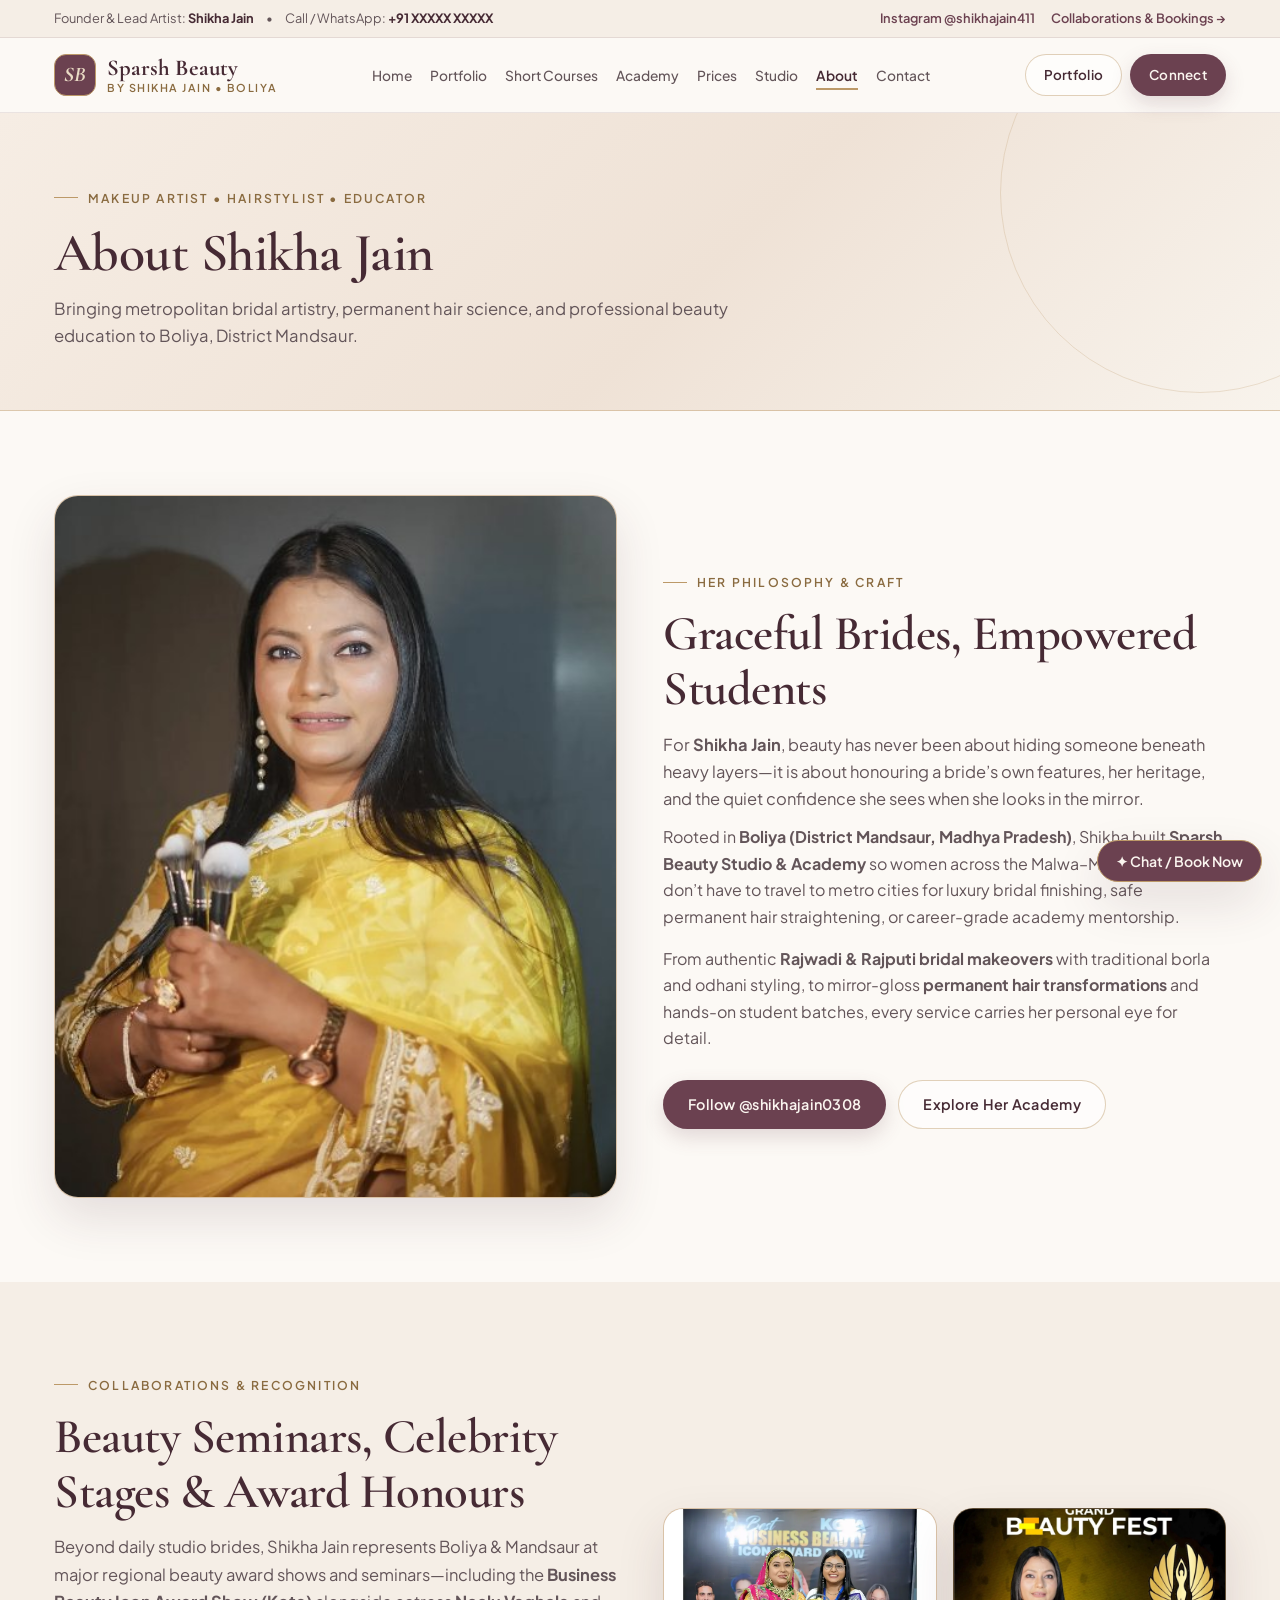
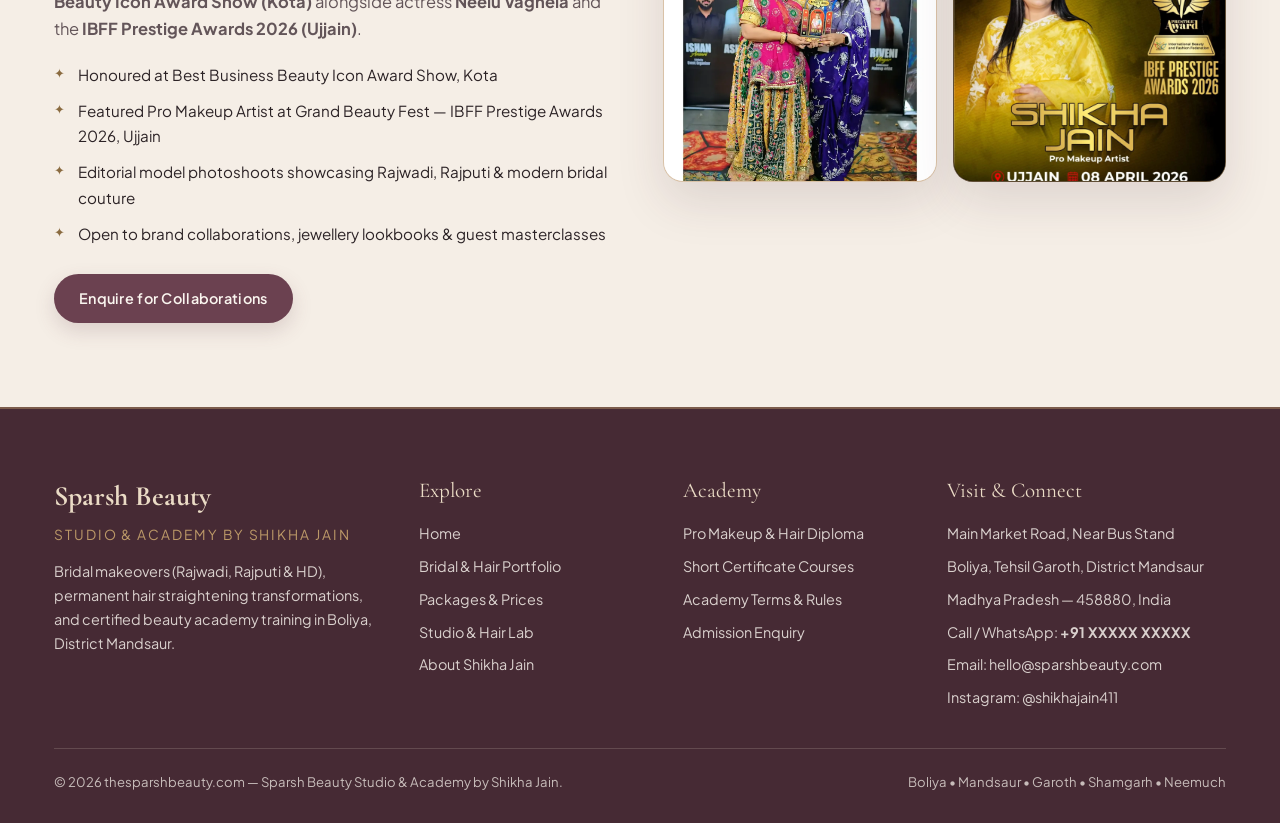
==== commit b6479081: "real sample image" ====
--- a/about.html
+++ b/about.html
@@ -92,7 +92,7 @@
       <div class="container split-feature">
         <div class="reveal">
           <div class="hero-frame" style="border-radius:24px;">
-            <img src="assets/images/artist-shikha.svg" alt="Shikha Jain Makeup Artist and Educator" />
+            <img src="assets/images/shikha-jain.jpg" alt="Shikha Jain — Makeup Artist, Hairstylist and Educator at Sparsh Beauty, Boliya" style="object-position:center 15%;" />
           </div>
         </div>
         <div class="reveal">
@@ -120,14 +120,14 @@
       <div class="container split-feature">
         <div class="reveal">
           <span class="eyebrow">Collaborations &amp; Recognition</span>
-          <h2 class="section-title">Beauty Seminars, Model Shoots &amp; Award Stages</h2>
+          <h2 class="section-title">Beauty Seminars, Celebrity Stages &amp; Award Honours</h2>
           <p class="section-lead">
-            Beyond daily studio brides, Shikha Jain actively participates in regional and national beauty seminars, award ceremonies, and curated editorial model photoshoots—continuously bringing fresh techniques back to her clients and students in Boliya.
+            Beyond daily studio brides, Shikha Jain represents Boliya &amp; Mandsaur at major regional beauty award shows and seminars—including the <strong>Business Beauty Icon Award Show (Kota)</strong> alongside actress <strong>Neelu Vaghela</strong> and the <strong>IBFF Prestige Awards 2026 (Ujjain)</strong>.
           </p>
           <ul class="check-list mt-20">
-            <li>Live stage makeup &amp; hair demonstrations at beauty seminars</li>
+            <li>Honoured at Best Business Beauty Icon Award Show, Kota</li>
+            <li>Featured Pro Makeup Artist at Grand Beauty Fest — IBFF Prestige Awards 2026, Ujjain</li>
             <li>Editorial model photoshoots showcasing Rajwadi, Rajputi &amp; modern bridal couture</li>
-            <li>Recognitions &amp; award event appearances celebrating beauty artistry</li>
             <li>Open to brand collaborations, jewellery lookbooks &amp; guest masterclasses</li>
           </ul>
           <div class="hero-actions mt-28 mb-0">
@@ -135,8 +135,13 @@
           </div>
         </div>
         <div class="reveal">
-          <div class="hero-frame" style="border-radius:24px;">
-            <img src="assets/images/award-seminar.svg" alt="Shikha Jain Beauty Seminars and Award Events" />
+          <div class="grid-2" style="gap:16px;">
+            <div class="hero-frame" style="border-radius:20px;">
+              <img src="assets/images/award-bhabho-kota.webp" alt="Shikha Jain receiving Business Beauty Icon Award in Kota with Neelu Vaghela" style="aspect-ratio:1/1;object-position:center 12%;" />
+            </div>
+            <div class="hero-frame" style="border-radius:20px;background:#14100d;">
+              <img src="assets/images/award-ulka-gupta.jpg" alt="Shikha Jain featured at Grand Beauty Fest IBFF Prestige Awards 2026 Ujjain" style="aspect-ratio:1/1;object-fit:contain;background:#14100d;" />
+            </div>
           </div>
         </div>
       </div>
--- a/assets/css/styles.css
+++ b/assets/css/styles.css
@@ -1,28 +1,30 @@
 /* ==========================================================================
    Sparsh Beauty Studio & Academy (sparshbeauty.com)
-   Luxury Bridal Editorial Design System
+   Serene Bridal Couture Design System — Soft Porcelain, Rosewood & Champagne
    ========================================================================== */
 
 :root {
-  --bg-ivory: #FAF7F2;
-  --bg-cream: #F3ECE2;
+  --bg-ivory: #FCF9F5;
+  --bg-cream: #F5EEE6;
+  --bg-blush: #EFE3D9;
   --bg-surface: #FFFFFF;
-  --bg-plum: #3A1221;
-  --bg-plum-dark: #250914;
-  --bg-plum-rich: #561C32;
-
-  --gold: #C49A52;
-  --gold-light: #E8D2A6;
-  --gold-dark: #8F6828;
-
-  --ink: #1D1618;
-  --ink-soft: #4F4245;
-  --ink-muted: #746669;
-  --ink-on-dark: #FAF4EC;
-  --ink-on-dark-muted: rgba(250, 244, 236, 0.78);
-
-  --border: rgba(58, 18, 33, 0.12);
-  --border-gold: rgba(196, 154, 82, 0.42);
+
+  --bg-plum: #6B4150;
+  --bg-plum-dark: #462A34;
+  --bg-plum-rich: #7E4F60;
+
+  --gold: #BC9968;
+  --gold-light: #EADBC5;
+  --gold-dark: #8A6B40;
+
+  --ink: #2C2326;
+  --ink-soft: #635559;
+  --ink-muted: #8A7B7F;
+  --ink-on-dark: #FAF5EF;
+  --ink-on-dark-muted: rgba(250, 245, 239, 0.82);
+
+  --border: rgba(107, 65, 80, 0.12);
+  --border-gold: rgba(188, 153, 104, 0.45);
 
   --font-display: 'Cormorant Garamond', Georgia, 'Times New Roman', serif;
   --font-sans: 'Plus Jakarta Sans', -apple-system, BlinkMacSystemFont, 'Segoe UI', Roboto, sans-serif;
@@ -32,9 +34,9 @@
   --radius-lg: 24px;
   --radius-pill: 999px;
 
-  --shadow-soft: 0 10px 30px rgba(37, 9, 20, 0.06);
-  --shadow-card: 0 18px 44px rgba(37, 9, 20, 0.09);
-  --shadow-plum: 0 24px 60px rgba(37, 9, 20, 0.22);
+  --shadow-soft: 0 8px 26px rgba(70, 42, 52, 0.05);
+  --shadow-card: 0 16px 38px rgba(70, 42, 52, 0.08);
+  --shadow-plum: 0 20px 48px rgba(70, 42, 52, 0.13);
 
   --transition: 0.28s cubic-bezier(0.22, 1, 0.36, 1);
   --max-width: 1220px;
@@ -47,6 +49,8 @@
 html {
   scroll-behavior: smooth;
   font-size: 16px;
+  overflow-x: clip;
+  max-width: 100%;
 }
 
 body {
@@ -56,7 +60,8 @@
   background: var(--bg-ivory);
   line-height: 1.65;
   -webkit-font-smoothing: antialiased;
-  overflow-x: hidden;
+  overflow-x: clip;
+  max-width: 100%;
 }
 
 img {
@@ -111,7 +116,7 @@
   display: inline-flex;
   align-items: center;
   gap: 10px;
-  font-size: 0.78rem;
+  font-size: 0.76rem;
   font-weight: 600;
   letter-spacing: 0.18em;
   text-transform: uppercase;
@@ -121,17 +126,17 @@
 
 .eyebrow::before {
   content: "";
-  width: 26px;
+  width: 24px;
   height: 1px;
   background: var(--gold);
 }
 
 .eyebrow-light {
-  color: var(--gold-light);
+  color: var(--gold-dark);
 }
 
 .section {
-  padding: 88px 0;
+  padding: 84px 0;
 }
 
 .section-cream {
@@ -139,13 +144,15 @@
 }
 
 .section-plum {
-  background: var(--bg-plum);
-  color: var(--ink-on-dark);
+  background: linear-gradient(180deg, #F5ECE3 0%, #EDE1D6 100%);
+  color: var(--ink);
+  border-top: 1px solid var(--border);
+  border-bottom: 1px solid var(--border);
 }
 
 .section-header {
   max-width: 720px;
-  margin-bottom: 48px;
+  margin-bottom: 44px;
 }
 
 .section-header.centered {
@@ -163,18 +170,19 @@
 }
 
 .section-title {
-  font-size: clamp(2.1rem, 4vw, 3.2rem);
-  margin-bottom: 16px;
+  font-size: clamp(2.05rem, 3.8vw, 3.1rem);
+  color: var(--bg-plum-dark);
+  margin-bottom: 14px;
 }
 
 .section-lead {
-  font-size: 1.05rem;
+  font-size: 1.03rem;
   color: var(--ink-soft);
   margin: 0;
 }
 
 .section-plum .section-lead {
-  color: var(--ink-on-dark-muted);
+  color: var(--ink-soft);
 }
 
 /* Buttons */
@@ -182,10 +190,10 @@
   display: inline-flex;
   align-items: center;
   justify-content: center;
-  gap: 10px;
-  padding: 13px 26px;
+  gap: 8px;
+  padding: 12px 24px;
   border-radius: var(--radius-pill);
-  font-size: 0.92rem;
+  font-size: 0.9rem;
   font-weight: 600;
   letter-spacing: 0.02em;
   border: 1.5px solid transparent;
@@ -200,7 +208,7 @@
 .btn-primary {
   background: var(--bg-plum);
   color: var(--ink-on-dark);
-  box-shadow: 0 10px 24px rgba(58, 18, 33, 0.22);
+  box-shadow: 0 8px 20px rgba(107, 65, 80, 0.18);
 }
 
 .btn-primary:hover {
@@ -208,35 +216,35 @@
 }
 
 .btn-gold {
-  background: linear-gradient(135deg, #D5AC62 0%, #B8873B 100%);
-  color: #210B13;
-  box-shadow: 0 10px 26px rgba(196, 154, 82, 0.3);
+  background: linear-gradient(135deg, #D9BE96 0%, #BC9662 100%);
+  color: #362028;
+  box-shadow: 0 8px 22px rgba(188, 153, 104, 0.24);
 }
 
 .btn-gold:hover {
-  background: linear-gradient(135deg, #E2BE79 0%, #C69648 100%);
+  background: linear-gradient(135deg, #E2CAA6 0%, #C5A16F 100%);
 }
 
 .btn-outline {
-  background: transparent;
-  color: var(--bg-plum);
+  background: rgba(255, 255, 255, 0.55);
+  color: var(--bg-plum-dark);
   border-color: var(--border-gold);
 }
 
 .btn-outline:hover {
-  background: rgba(196, 154, 82, 0.12);
+  background: rgba(188, 153, 104, 0.14);
   border-color: var(--gold);
 }
 
 .btn-outline-light {
-  background: transparent;
-  color: var(--ink-on-dark);
-  border-color: rgba(232, 210, 166, 0.55);
+  background: rgba(255, 255, 255, 0.65);
+  color: var(--bg-plum-dark);
+  border-color: var(--border-gold);
 }
 
 .btn-outline-light:hover {
-  background: rgba(255, 255, 255, 0.09);
-  border-color: var(--gold-light);
+  background: #ffffff;
+  border-color: var(--gold-dark);
 }
 
 .btn-sm {
@@ -244,13 +252,13 @@
   font-size: 0.84rem;
 }
 
-/* Announcement Bar */
+/* Announcement Bar — Soft Champagne Sand */
 .announcement-bar {
-  background: var(--bg-plum-dark);
-  color: var(--ink-on-dark);
-  font-size: 0.82rem;
-  padding: 9px 0;
-  border-bottom: 1px solid rgba(196, 154, 82, 0.28);
+  background: var(--bg-cream);
+  color: var(--ink-soft);
+  font-size: 0.8rem;
+  padding: 8px 0;
+  border-bottom: 1px solid var(--border);
 }
 
 .announcement-inner {
@@ -258,15 +266,19 @@
   flex-wrap: wrap;
   align-items: center;
   justify-content: space-between;
-  gap: 8px 20px;
+  gap: 6px 18px;
 }
 
 .announcement-meta {
   display: flex;
   flex-wrap: wrap;
   align-items: center;
-  gap: 14px;
-  color: var(--gold-light);
+  gap: 8px 12px;
+  color: var(--ink-soft);
+}
+
+.announcement-meta strong {
+  color: var(--bg-plum-dark);
 }
 
 .announcement-actions {
@@ -276,13 +288,13 @@
 }
 
 .announcement-actions a {
-  color: #fff;
-  font-weight: 500;
+  color: var(--bg-plum);
+  font-weight: 600;
   transition: color var(--transition);
 }
 
 .announcement-actions a:hover {
-  color: var(--gold-light);
+  color: var(--gold-dark);
 }
 
 /* Header & Navigation */
@@ -290,7 +302,8 @@
   position: sticky;
   top: 0;
   z-index: 900;
-  background: rgba(250, 247, 242, 0.92);
+  width: 100%;
+  background: rgba(252, 249, 245, 0.94);
   backdrop-filter: blur(14px);
   -webkit-backdrop-filter: blur(14px);
   border-bottom: 1px solid var(--border);
@@ -300,27 +313,30 @@
   display: flex;
   align-items: center;
   justify-content: space-between;
-  gap: 20px;
-  min-height: 78px;
+  gap: 16px;
+  min-height: 74px;
+  width: 100%;
 }
 
 .brand-logo {
   display: flex;
   align-items: center;
-  gap: 12px;
+  gap: 11px;
+  min-width: 0;
+  flex-shrink: 1;
+}
+
+.brand-mark {
+  width: 42px;
+  height: 42px;
   flex-shrink: 0;
-}
-
-.brand-mark {
-  width: 44px;
-  height: 44px;
   border-radius: 12px;
   background: var(--bg-plum);
   border: 1.5px solid var(--gold);
   color: var(--gold-light);
   font-family: var(--font-display);
   font-style: italic;
-  font-size: 1.35rem;
+  font-size: 1.3rem;
   font-weight: 700;
   display: grid;
   place-items: center;
@@ -329,35 +345,40 @@
 .brand-text {
   display: flex;
   flex-direction: column;
-  line-height: 1.1;
+  line-height: 1.12;
+  min-width: 0;
 }
 
 .brand-title {
   font-family: var(--font-display);
-  font-size: 1.45rem;
+  font-size: 1.42rem;
   font-weight: 700;
-  color: var(--bg-plum);
+  color: var(--bg-plum-dark);
+  white-space: nowrap;
 }
 
 .brand-subtitle {
-  font-size: 0.7rem;
-  letter-spacing: 0.16em;
+  font-size: 0.68rem;
+  letter-spacing: 0.14em;
   text-transform: uppercase;
   color: var(--gold-dark);
   font-weight: 600;
+  white-space: nowrap;
+  overflow: hidden;
+  text-overflow: ellipsis;
 }
 
 .nav-links {
   display: flex;
   align-items: center;
-  gap: 22px;
+  gap: 18px;
   list-style: none;
   margin: 0;
   padding: 0;
 }
 
 .nav-links a {
-  font-size: 0.88rem;
+  font-size: 0.86rem;
   font-weight: 500;
   color: var(--ink-soft);
   position: relative;
@@ -379,7 +400,7 @@
 
 .nav-links a:hover,
 .nav-links a.active {
-  color: var(--bg-plum);
+  color: var(--bg-plum-dark);
   font-weight: 600;
 }
 
@@ -391,19 +412,23 @@
 .header-cta {
   display: flex;
   align-items: center;
-  gap: 10px;
+  gap: 8px;
+  flex-shrink: 0;
 }
 
 .mobile-menu-btn {
   display: none;
-  background: transparent;
+  flex-shrink: 0;
+  background: var(--bg-surface);
   border: 1.5px solid var(--border-gold);
   border-radius: 10px;
   width: 42px;
   height: 42px;
   align-items: center;
   justify-content: center;
-  color: var(--bg-plum);
+  font-size: 1.25rem;
+  line-height: 1;
+  color: var(--bg-plum-dark);
   cursor: pointer;
 }
 
@@ -411,15 +436,18 @@
 .mobile-drawer {
   position: fixed;
   inset: 0;
-  background: rgba(29, 12, 18, 0.56);
+  background: rgba(44, 35, 38, 0.42);
+  backdrop-filter: blur(4px);
   z-index: 1200;
   opacity: 0;
+  visibility: hidden;
   pointer-events: none;
-  transition: opacity var(--transition);
+  transition: opacity var(--transition), visibility var(--transition);
 }
 
 .mobile-drawer.open {
   opacity: 1;
+  visibility: visible;
   pointer-events: auto;
 }
 
@@ -427,16 +455,17 @@
   position: absolute;
   top: 0;
   right: 0;
-  width: min(340px, 86vw);
+  width: min(320px, 84vw);
   height: 100%;
   background: var(--bg-ivory);
-  padding: 28px 24px;
+  padding: 24px 22px;
   display: flex;
   flex-direction: column;
   justify-content: space-between;
+  overflow-y: auto;
   transform: translateX(100%);
   transition: transform var(--transition);
-  box-shadow: -12px 0 40px rgba(0, 0, 0, 0.18);
+  box-shadow: -12px 0 36px rgba(44, 35, 38, 0.14);
 }
 
 .mobile-drawer.open .mobile-drawer-panel {
@@ -445,17 +474,18 @@
 
 .mobile-nav-list {
   list-style: none;
-  margin: 24px 0 0;
+  margin: 22px 0 0;
   padding: 0;
   display: flex;
   flex-direction: column;
-  gap: 6px;
+  gap: 4px;
 }
 
 .mobile-nav-list a {
   display: block;
   padding: 11px 14px;
   border-radius: var(--radius-sm);
+  font-size: 0.96rem;
   font-weight: 500;
   color: var(--ink);
 }
@@ -463,15 +493,15 @@
 .mobile-nav-list a.active,
 .mobile-nav-list a:hover {
   background: var(--bg-cream);
-  color: var(--bg-plum);
+  color: var(--bg-plum-dark);
   font-weight: 600;
 }
 
 /* Hero Section */
 .hero {
   position: relative;
-  padding: 58px 0 76px;
-  background: radial-gradient(circle at 82% 20%, rgba(196, 154, 82, 0.16), transparent 48%),
+  padding: 54px 0 74px;
+  background: radial-gradient(circle at 82% 20%, rgba(188, 153, 104, 0.15), transparent 50%),
               linear-gradient(180deg, var(--bg-ivory) 0%, var(--bg-cream) 100%);
   overflow: hidden;
 }
@@ -484,9 +514,9 @@
 }
 
 .hero-title {
-  font-size: clamp(2.65rem, 5.2vw, 4.35rem);
-  color: var(--bg-plum);
-  margin-bottom: 20px;
+  font-size: clamp(2.45rem, 5vw, 4.2rem);
+  color: var(--bg-plum-dark);
+  margin-bottom: 18px;
 }
 
 .hero-title em {
@@ -495,32 +525,32 @@
 }
 
 .hero-desc {
-  font-size: 1.08rem;
+  font-size: 1.05rem;
   color: var(--ink-soft);
   max-width: 560px;
-  margin: 0 0 28px;
+  margin: 0 0 26px;
 }
 
 .hero-actions {
   display: flex;
   flex-wrap: wrap;
-  gap: 14px;
-  margin-bottom: 34px;
+  gap: 12px;
+  margin-bottom: 32px;
 }
 
 .hero-highlights {
   display: grid;
   grid-template-columns: repeat(3, minmax(0, 1fr));
   gap: 18px;
-  padding-top: 24px;
+  padding-top: 22px;
   border-top: 1px solid var(--border);
 }
 
 .hero-stat-value {
   font-family: var(--font-display);
-  font-size: 1.75rem;
+  font-size: 1.65rem;
   font-weight: 700;
-  color: var(--bg-plum);
+  color: var(--bg-plum-dark);
   line-height: 1.1;
 }
 
@@ -538,9 +568,9 @@
   position: relative;
   border-radius: 260px 260px 24px 24px;
   overflow: hidden;
-  border: 2px solid var(--border-gold);
+  border: 1.5px solid var(--border-gold);
   box-shadow: var(--shadow-plum);
-  background: var(--bg-plum);
+  background: var(--bg-blush);
 }
 
 .hero-frame img {
@@ -551,37 +581,37 @@
 
 .hero-float-badge {
   position: absolute;
-  bottom: 24px;
-  left: -24px;
-  background: rgba(250, 247, 242, 0.96);
+  bottom: 22px;
+  left: -16px;
+  background: rgba(252, 249, 245, 0.96);
   backdrop-filter: blur(10px);
   border: 1px solid var(--border-gold);
   border-radius: var(--radius-md);
-  padding: 14px 18px;
+  padding: 13px 17px;
   box-shadow: var(--shadow-card);
-  max-width: 260px;
+  max-width: 265px;
 }
 
 .hero-float-badge strong {
   display: block;
   font-family: var(--font-display);
-  font-size: 1.15rem;
-  color: var(--bg-plum);
+  font-size: 1.14rem;
+  color: var(--bg-plum-dark);
 }
 
 .hero-float-badge span {
-  font-size: 0.8rem;
+  font-size: 0.79rem;
   color: var(--ink-soft);
 }
 
-/* Page Banner (Inner Pages) */
+/* Page Banner (Inner Pages) — Soft Serene Champagne Gradient */
 .page-banner {
-  background: linear-gradient(135deg, var(--bg-plum-dark) 0%, var(--bg-plum) 60%, #4E182D 100%);
-  color: var(--ink-on-dark);
-  padding: 72px 0 68px;
+  background: linear-gradient(135deg, #F6EDE4 0%, #EFE2D6 55%, #F8F3EC 100%);
+  color: var(--ink);
+  padding: 66px 0 60px;
   position: relative;
   overflow: hidden;
-  border-bottom: 2px solid var(--border-gold);
+  border-bottom: 1px solid var(--border-gold);
 }
 
 .page-banner::after {
@@ -589,32 +619,33 @@
   position: absolute;
   right: -120px;
   top: -120px;
-  width: 420px;
-  height: 420px;
+  width: 400px;
+  height: 400px;
   border-radius: 50%;
-  border: 1px solid rgba(232, 210, 166, 0.16);
+  border: 1px solid rgba(188, 153, 104, 0.25);
   pointer-events: none;
 }
 
 .page-banner h1 {
-  font-size: clamp(2.3rem, 4.4vw, 3.6rem);
-  margin-bottom: 14px;
+  font-size: clamp(2.2rem, 4.2vw, 3.45rem);
+  color: var(--bg-plum-dark);
+  margin-bottom: 12px;
 }
 
 .page-banner p {
   max-width: 680px;
-  color: var(--ink-on-dark-muted);
-  font-size: 1.05rem;
+  color: var(--ink-soft);
+  font-size: 1.04rem;
   margin: 0;
 }
 
-/* Trust Strip */
+/* Trust Strip — Soft Blush Sand */
 .trust-strip {
-  background: var(--bg-plum);
-  color: var(--gold-light);
-  padding: 18px 0;
-  border-top: 1px solid var(--border-gold);
-  border-bottom: 1px solid var(--border-gold);
+  background: var(--bg-blush);
+  color: var(--bg-plum-dark);
+  padding: 16px 0;
+  border-top: 1px solid var(--border);
+  border-bottom: 1px solid var(--border);
 }
 
 .trust-items {
@@ -622,23 +653,24 @@
   flex-wrap: wrap;
   align-items: center;
   justify-content: space-between;
-  gap: 14px 28px;
-  font-size: 0.88rem;
-  letter-spacing: 0.06em;
+  gap: 12px 24px;
+  font-size: 0.82rem;
+  font-weight: 600;
+  letter-spacing: 0.08em;
   text-transform: uppercase;
 }
 
 .trust-item {
   display: inline-flex;
   align-items: center;
-  gap: 10px;
+  gap: 9px;
 }
 
 .trust-dot {
   width: 6px;
   height: 6px;
   border-radius: 50%;
-  background: var(--gold);
+  background: var(--gold-dark);
 }
 
 /* Grids & Cards */
@@ -663,7 +695,7 @@
 .split-feature {
   display: grid;
   grid-template-columns: 1fr 1fr;
-  gap: 48px;
+  gap: 46px;
   align-items: center;
 }
 
@@ -685,7 +717,7 @@
 .card-media {
   position: relative;
   overflow: hidden;
-  background: var(--bg-plum);
+  background: var(--bg-blush);
 }
 
 .card-media img {
@@ -703,9 +735,10 @@
   position: absolute;
   top: 14px;
   left: 14px;
-  background: rgba(37, 9, 20, 0.86);
-  color: var(--gold-light);
-  border: 1px solid rgba(232, 210, 166, 0.35);
+  background: rgba(252, 249, 245, 0.92);
+  backdrop-filter: blur(6px);
+  color: var(--bg-plum-dark);
+  border: 1px solid var(--border-gold);
   padding: 5px 12px;
   border-radius: var(--radius-pill);
   font-size: 0.72rem;
@@ -719,8 +752,8 @@
 }
 
 .card-title {
-  font-size: 1.55rem;
-  color: var(--bg-plum);
+  font-size: 1.52rem;
+  color: var(--bg-plum-dark);
   margin-bottom: 10px;
 }
 
@@ -754,7 +787,7 @@
 
 .check-list li {
   position: relative;
-  padding-left: 26px;
+  padding-left: 24px;
   font-size: 0.95rem;
 }
 
@@ -764,11 +797,7 @@
   left: 0;
   top: 0;
   color: var(--gold-dark);
-  font-size: 0.85rem;
-}
-
-.section-plum .check-list li::before {
-  color: var(--gold-light);
+  font-size: 0.84rem;
 }
 
 .pill-list {
@@ -778,26 +807,21 @@
 }
 
 .pill-badge {
-  background: rgba(196, 154, 82, 0.14);
+  background: rgba(255, 255, 255, 0.72);
   border: 1px solid var(--border-gold);
-  color: var(--bg-plum);
+  color: var(--bg-plum-dark);
   padding: 7px 14px;
   border-radius: var(--radius-pill);
   font-size: 0.82rem;
   font-weight: 600;
 }
 
-.section-plum .pill-badge {
-  background: rgba(255, 255, 255, 0.08);
-  color: var(--gold-light);
-}
-
 /* Filter Pills & Tabs */
 .filter-bar {
   display: flex;
   flex-wrap: wrap;
   gap: 10px;
-  margin-bottom: 34px;
+  margin-bottom: 32px;
 }
 
 .filter-btn {
@@ -814,7 +838,7 @@
 
 .filter-btn:hover {
   border-color: var(--gold);
-  color: var(--bg-plum);
+  color: var(--bg-plum-dark);
 }
 
 .filter-btn.active {
@@ -823,7 +847,7 @@
   border-color: var(--bg-plum);
 }
 
-/* Pricing / Package Cards */
+/* Pricing / Package Cards — Soft Silk Highlight */
 .package-card {
   background: var(--bg-surface);
   border: 1px solid var(--border);
@@ -837,8 +861,8 @@
 }
 
 .package-card.featured {
-  background: linear-gradient(180deg, #3A1221 0%, #270A15 100%);
-  color: var(--ink-on-dark);
+  background: linear-gradient(180deg, #FFFDF9 0%, #F5EAE0 100%);
+  color: var(--ink);
   border: 1.5px solid var(--gold);
   box-shadow: var(--shadow-plum);
 }
@@ -851,13 +875,13 @@
   font-weight: 700;
   letter-spacing: 0.1em;
   text-transform: uppercase;
-  background: rgba(196, 154, 82, 0.16);
+  background: rgba(188, 153, 104, 0.16);
   color: var(--gold-dark);
   margin-bottom: 14px;
 }
 
 .package-card.featured .package-badge {
-  background: rgba(232, 210, 166, 0.18);
+  background: var(--bg-plum);
   color: var(--gold-light);
 }
 
@@ -865,21 +889,18 @@
   font-family: var(--font-display);
   font-size: 2rem;
   font-weight: 700;
+  color: var(--bg-plum-dark);
   margin: 10px 0 8px;
 }
 
 .package-note {
-  font-size: 0.86rem;
+  font-size: 0.88rem;
   color: var(--ink-muted);
   margin-bottom: 22px;
 }
 
 .package-card.featured .package-note {
-  color: var(--ink-on-dark-muted);
-}
-
-.package-card.featured .check-list li::before {
-  color: var(--gold-light);
+  color: var(--ink-soft);
 }
 
 /* Accordion (Syllabus & FAQ) */
@@ -907,9 +928,9 @@
   text-align: left;
   cursor: pointer;
   font-family: var(--font-display);
-  font-size: 1.32rem;
-  font-weight: 600;
-  color: var(--bg-plum);
+  font-size: 1.3rem;
+  font-weight: 600;
+  color: var(--bg-plum-dark);
 }
 
 .accordion-icon {
@@ -991,13 +1012,13 @@
 .form-group label {
   font-size: 0.84rem;
   font-weight: 600;
-  color: var(--bg-plum);
+  color: var(--bg-plum-dark);
 }
 
 .form-control {
   padding: 12px 15px;
   border-radius: var(--radius-sm);
-  border: 1px solid rgba(58, 18, 33, 0.2);
+  border: 1px solid rgba(107, 65, 80, 0.22);
   background: var(--bg-ivory);
   font-size: 0.94rem;
   color: var(--ink);
@@ -1014,7 +1035,7 @@
   margin-top: 16px;
   padding: 14px 18px;
   border-radius: var(--radius-sm);
-  background: #F0EAE0;
+  background: var(--bg-cream);
   border: 1px solid var(--border-gold);
   display: none;
   font-size: 0.92rem;
@@ -1028,7 +1049,7 @@
 .modal-backdrop {
   position: fixed;
   inset: 0;
-  background: rgba(20, 6, 11, 0.78);
+  background: rgba(44, 35, 38, 0.58);
   backdrop-filter: blur(6px);
   z-index: 1500;
   display: none;
@@ -1063,30 +1084,30 @@
   border-radius: 50%;
   border: 1px solid var(--border);
   background: #fff;
-  color: var(--bg-plum);
+  color: var(--bg-plum-dark);
   font-size: 1.25rem;
   cursor: pointer;
 }
 
-/* Floating WhatsApp Concierge */
+/* Floating Concierge */
 .wa-concierge {
   position: fixed;
-  right: 22px;
-  bottom: 22px;
+  right: 18px;
+  bottom: 18px;
   z-index: 1100;
 }
 
 .wa-fab {
   display: inline-flex;
   align-items: center;
-  gap: 10px;
+  gap: 8px;
   background: var(--bg-plum);
-  color: var(--gold-light);
+  color: var(--ink-on-dark);
   border: 1.5px solid var(--gold);
-  padding: 12px 20px;
+  padding: 11px 18px;
   border-radius: var(--radius-pill);
   font-weight: 600;
-  font-size: 0.9rem;
+  font-size: 0.88rem;
   box-shadow: var(--shadow-plum);
   cursor: pointer;
 }
@@ -1094,8 +1115,8 @@
 .wa-popover {
   position: absolute;
   right: 0;
-  bottom: 62px;
-  width: min(330px, 88vw);
+  bottom: 58px;
+  width: min(320px, 86vw);
   background: var(--bg-surface);
   border: 1px solid var(--border-gold);
   border-radius: var(--radius-lg);
@@ -1123,7 +1144,7 @@
   background: var(--bg-ivory);
   font-size: 0.86rem;
   font-weight: 500;
-  color: var(--bg-plum);
+  color: var(--bg-plum-dark);
   cursor: pointer;
 }
 
@@ -1133,11 +1154,11 @@
   background: var(--bg-cream);
 }
 
-/* Footer */
+/* Footer — Soft Muted Espresso-Rosewood */
 .site-footer {
   background: var(--bg-plum-dark);
   color: var(--ink-on-dark);
-  padding: 68px 0 32px;
+  padding: 64px 0 30px;
   border-top: 2px solid var(--border-gold);
 }
 
@@ -1145,8 +1166,8 @@
   display: grid;
   grid-template-columns: 1.3fr 0.9fr 0.9fr 1.1fr;
   gap: 36px;
-  padding-bottom: 42px;
-  border-bottom: 1px solid rgba(232, 210, 166, 0.16);
+  padding-bottom: 38px;
+  border-bottom: 1px solid rgba(234, 219, 197, 0.18);
 }
 
 .footer-heading {
@@ -1171,13 +1192,13 @@
 }
 
 .footer-bottom {
-  padding-top: 24px;
+  padding-top: 22px;
   display: flex;
   flex-wrap: wrap;
   justify-content: space-between;
   gap: 12px;
   font-size: 0.82rem;
-  color: rgba(250, 244, 236, 0.65);
+  color: rgba(250, 245, 239, 0.72);
 }
 
 /* Utilities */
@@ -1193,7 +1214,7 @@
 /* Reveal animations */
 .reveal {
   opacity: 0;
-  transform: translateY(18px);
+  transform: translateY(16px);
   transition: opacity 0.6s ease, transform 0.6s ease;
 }
 
@@ -1208,7 +1229,19 @@
 }
 
 /* Responsive Breakpoints */
-@media (max-width: 1080px) {
+@media (max-width: 1180px) {
+  .nav-links {
+    gap: 14px;
+  }
+  .nav-links a {
+    font-size: 0.82rem;
+  }
+  .header-cta .btn-outline {
+    display: none;
+  }
+}
+
+@media (max-width: 980px) {
   .nav-links {
     display: none;
   }
@@ -1224,13 +1257,48 @@
     grid-template-columns: repeat(2, minmax(0, 1fr));
   }
   .hero-float-badge {
-    left: 16px;
-  }
-}
-
-@media (max-width: 768px) {
+    left: 14px;
+    right: 14px;
+    max-width: none;
+  }
+}
+
+@media (max-width: 680px) {
+  .container {
+    padding: 0 16px;
+  }
+  .announcement-inner {
+    justify-content: center;
+    text-align: center;
+    font-size: 0.75rem;
+  }
+  .announcement-actions {
+    display: none;
+  }
+  .header-inner {
+    min-height: 66px;
+    gap: 10px;
+  }
+  .brand-mark {
+    width: 38px;
+    height: 38px;
+    font-size: 1.15rem;
+  }
+  .brand-title {
+    font-size: 1.24rem;
+  }
+  .brand-subtitle {
+    font-size: 0.62rem;
+    letter-spacing: 0.1em;
+  }
+  .header-cta .btn {
+    display: none;
+  }
   .section {
-    padding: 64px 0;
+    padding: 56px 0;
+  }
+  .page-banner {
+    padding: 48px 0;
   }
   .grid-2,
   .grid-3,
@@ -1239,11 +1307,8 @@
   .hero-highlights {
     grid-template-columns: 1fr;
   }
-  .header-cta .btn-outline {
-    display: none;
-  }
   .form-card,
   .modal-box {
-    padding: 22px;
-  }
-}
+    padding: 20px;
+  }
+}
